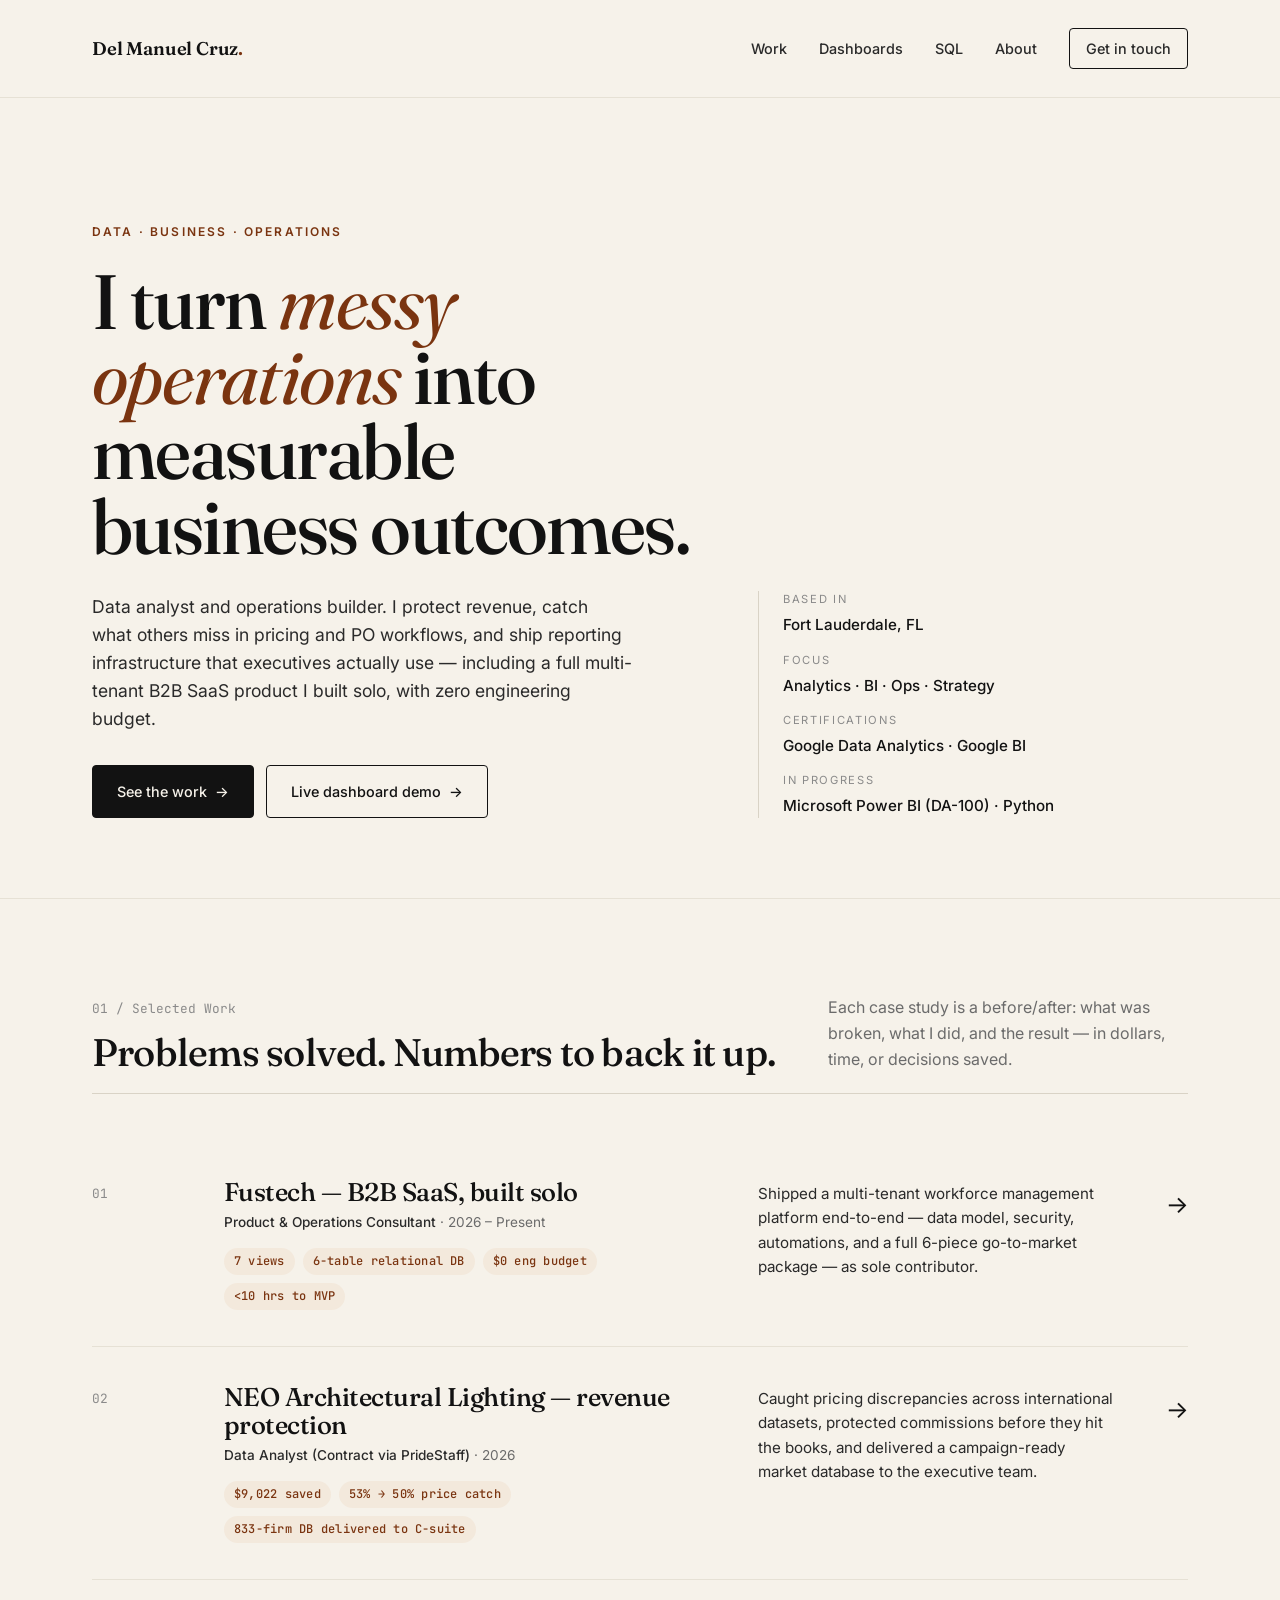
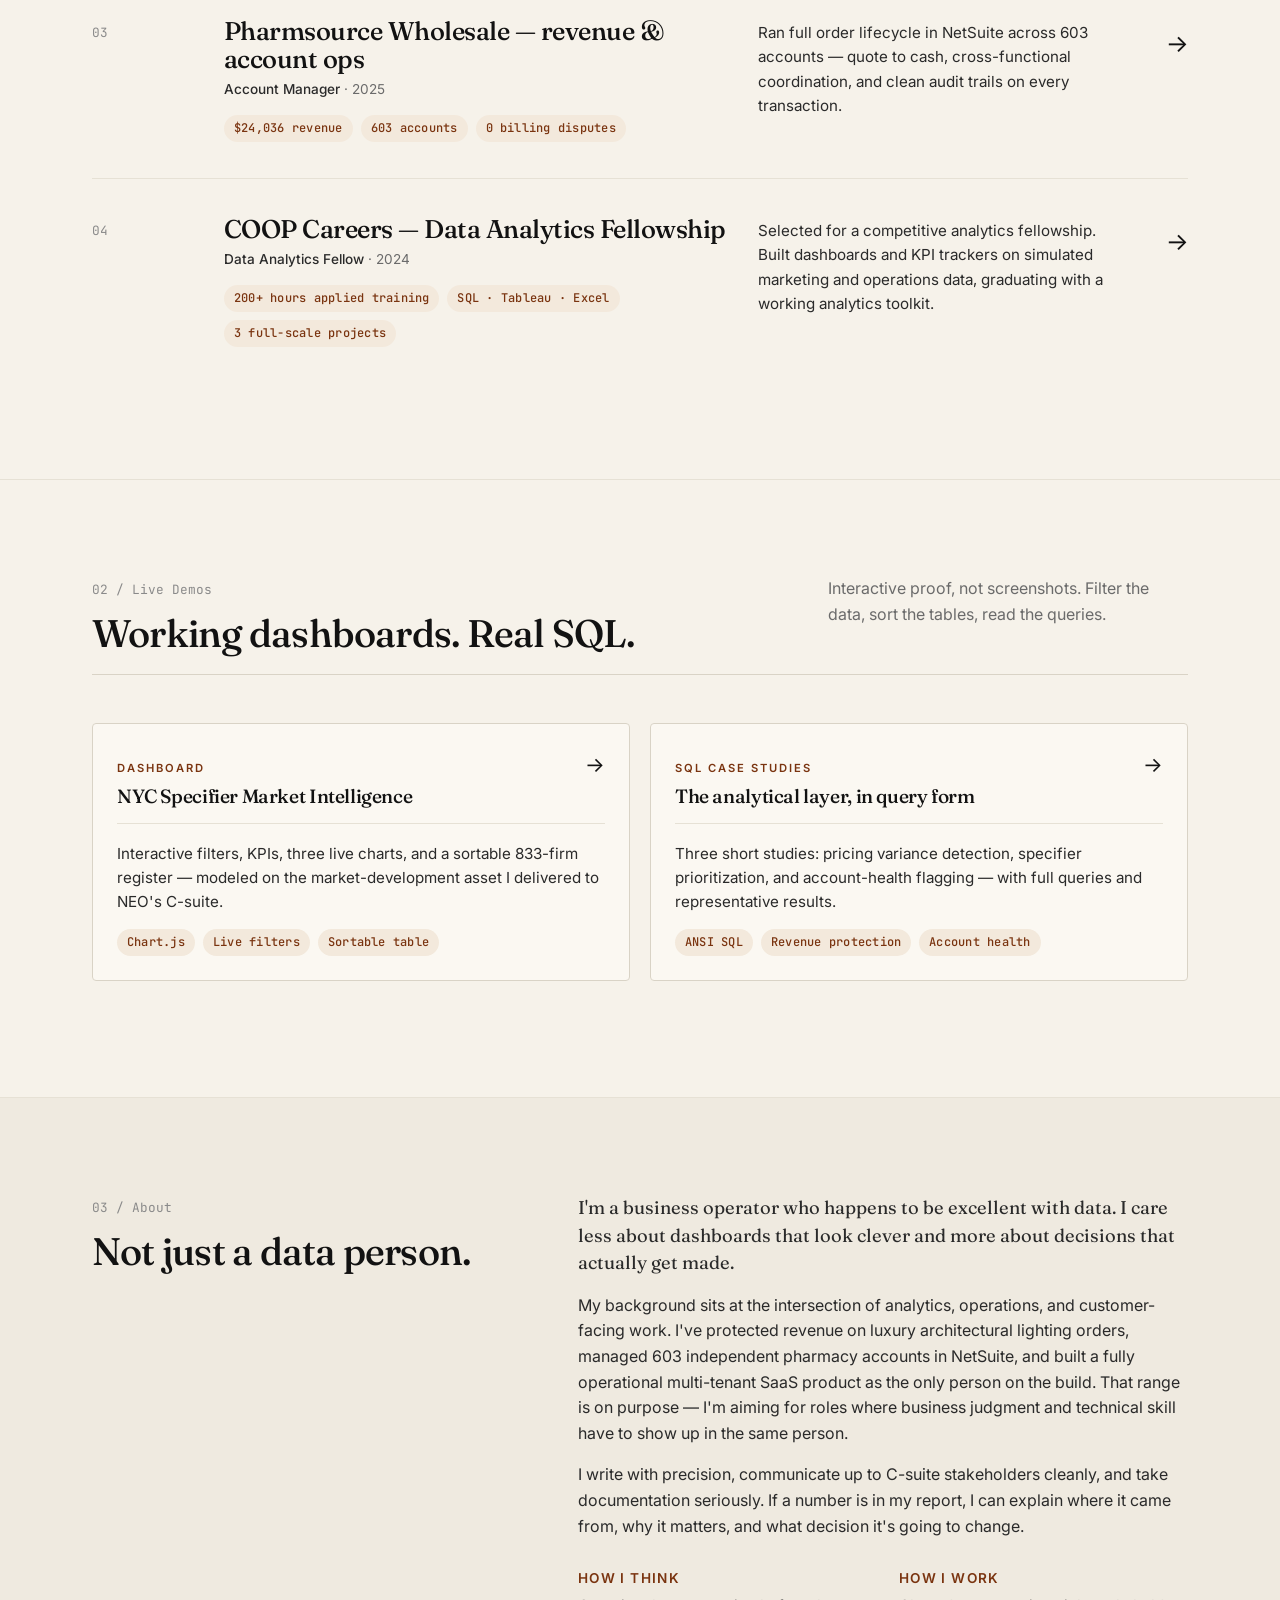
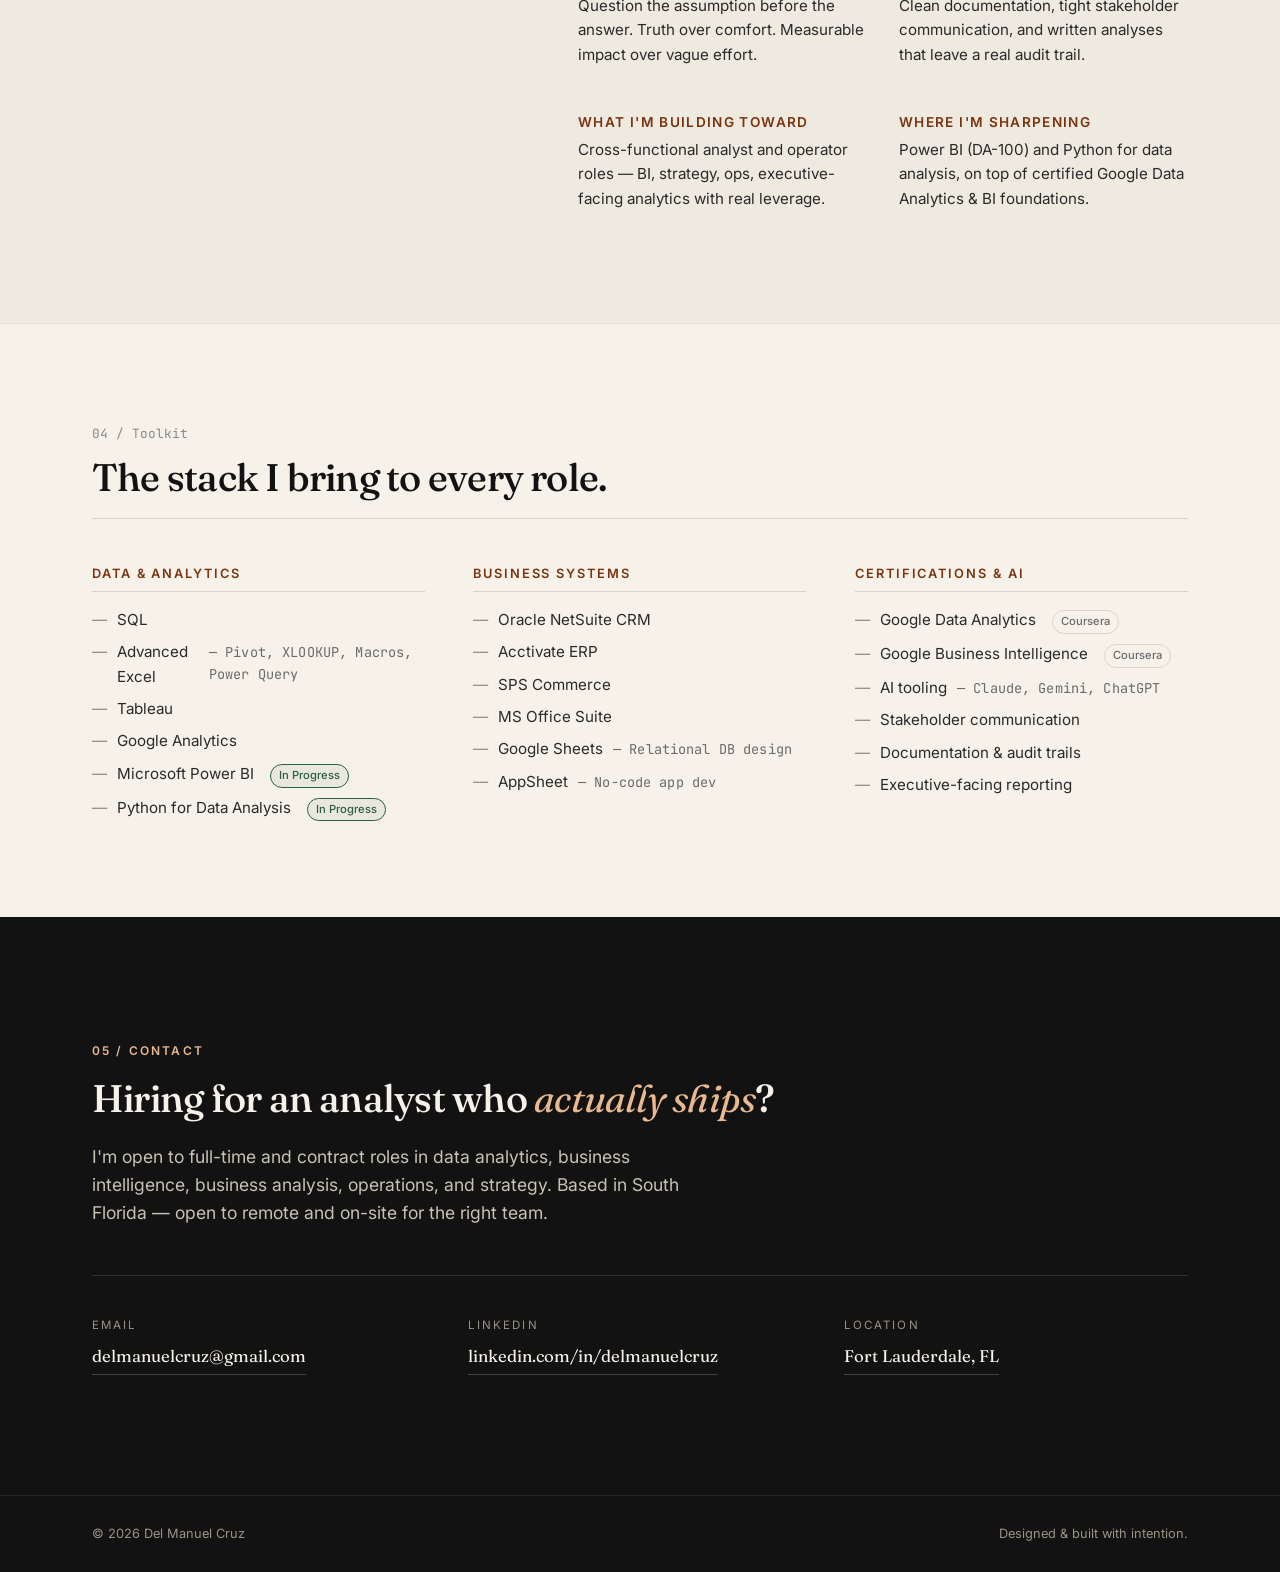
==== index.html @ 940a4b62 "Add files via upload Initial portfolio deploy" ====
<!DOCTYPE html>
<html lang="en">
<head>
  <meta charset="UTF-8" />
  <meta name="viewport" content="width=device-width, initial-scale=1.0" />
  <title>Del Manuel Cruz — Data, Business & Operations Analyst</title>
  <meta name="description" content="Del Manuel Cruz — Data, Business & Operations Analyst based in South Florida. I turn messy data, pricing, and operations problems into clean, measurable business outcomes." />
  <link rel="stylesheet" href="styles.css" />
</head>
<body>

  <!-- NAV -->
  <nav class="nav">
    <div class="container nav-inner">
      <a href="index.html" class="brand">Del Manuel Cruz<span class="dot">.</span></a>
      <div class="nav-links">
        <a href="#work">Work</a>
        <a href="dashboards.html">Dashboards</a>
        <a href="sql-projects.html">SQL</a>
        <a href="#about">About</a>
        <a href="#contact" class="nav-cta">Get in touch</a>
      </div>
    </div>
  </nav>

  <!-- HERO -->
  <header class="hero">
    <div class="container">
      <div class="hero-grid">
        <div class="fade">
          <span class="eyebrow">Data · Business · Operations</span>
          <h1 style="margin-top:20px;">
            I turn <em>messy operations</em> into measurable business outcomes.
          </h1>
          <p class="hero-sub">
            Data analyst and operations builder. I protect revenue, catch what others miss in pricing and PO workflows, and ship reporting infrastructure that executives actually use — including a full multi-tenant B2B SaaS product I built solo, with zero engineering budget.
          </p>
          <div class="btn-row">
            <a href="#work" class="btn btn-primary">See the work <span class="arrow">→</span></a>
            <a href="dashboards.html" class="btn btn-ghost">Live dashboard demo <span class="arrow">→</span></a>
          </div>
        </div>
        <aside class="hero-meta fade delay-1">
          <div class="hero-meta-item">
            <span class="hero-meta-label">Based in</span>
            <span class="hero-meta-value">Fort Lauderdale, FL</span>
          </div>
          <div class="hero-meta-item">
            <span class="hero-meta-label">Focus</span>
            <span class="hero-meta-value">Analytics · BI · Ops · Strategy</span>
          </div>
          <div class="hero-meta-item">
            <span class="hero-meta-label">Certifications</span>
            <span class="hero-meta-value">Google Data Analytics · Google BI</span>
          </div>
          <div class="hero-meta-item">
            <span class="hero-meta-label">In progress</span>
            <span class="hero-meta-value">Microsoft Power BI (DA-100) · Python</span>
          </div>
        </aside>
      </div>
    </div>
  </header>

  <!-- WORK -->
  <section id="work">
    <div class="container">
      <div class="section-head">
        <div>
          <span class="section-head-num">01 / Selected Work</span>
          <h2 style="margin-top:10px;">Problems solved. Numbers to back it up.</h2>
        </div>
        <p style="max-width:360px; color:var(--muted);">Each case study is a before/after: what was broken, what I did, and the result — in dollars, time, or decisions saved.</p>
      </div>

      <div class="work-list">

        <a href="fustech.html" class="work-card">
          <div class="work-num">01</div>
          <div class="work-title">
            <h3>Fustech — B2B SaaS, built solo</h3>
            <span class="work-role"><strong>Product &amp; Operations Consultant</strong> · 2026 – Present</span>
            <div class="chip-row">
              <span class="chip">7 views</span>
              <span class="chip">6-table relational DB</span>
              <span class="chip">$0 eng budget</span>
              <span class="chip">&lt;10 hrs to MVP</span>
            </div>
          </div>
          <div class="work-desc">
            Shipped a multi-tenant workforce management platform end-to-end — data model, security, automations, and a full 6-piece go-to-market package — as sole contributor.
          </div>
          <div class="work-arrow">→</div>
        </a>

        <a href="neo-lighting.html" class="work-card">
          <div class="work-num">02</div>
          <div class="work-title">
            <h3>NEO Architectural Lighting — revenue protection</h3>
            <span class="work-role"><strong>Data Analyst (Contract via PrideStaff)</strong> · 2026</span>
            <div class="chip-row">
              <span class="chip">$9,022 saved</span>
              <span class="chip">53% → 50% price catch</span>
              <span class="chip">833-firm DB delivered to C-suite</span>
            </div>
          </div>
          <div class="work-desc">
            Caught pricing discrepancies across international datasets, protected commissions before they hit the books, and delivered a campaign-ready market database to the executive team.
          </div>
          <div class="work-arrow">→</div>
        </a>

        <a href="pharmsource.html" class="work-card">
          <div class="work-num">03</div>
          <div class="work-title">
            <h3>Pharmsource Wholesale — revenue &amp; account ops</h3>
            <span class="work-role"><strong>Account Manager</strong> · 2025</span>
            <div class="chip-row">
              <span class="chip">$24,036 revenue</span>
              <span class="chip">603 accounts</span>
              <span class="chip">0 billing disputes</span>
            </div>
          </div>
          <div class="work-desc">
            Ran full order lifecycle in NetSuite across 603 accounts — quote to cash, cross-functional coordination, and clean audit trails on every transaction.
          </div>
          <div class="work-arrow">→</div>
        </a>

        <a href="coop.html" class="work-card">
          <div class="work-num">04</div>
          <div class="work-title">
            <h3>COOP Careers — Data Analytics Fellowship</h3>
            <span class="work-role"><strong>Data Analytics Fellow</strong> · 2024</span>
            <div class="chip-row">
              <span class="chip">200+ hours applied training</span>
              <span class="chip">SQL · Tableau · Excel</span>
              <span class="chip">3 full-scale projects</span>
            </div>
          </div>
          <div class="work-desc">
            Selected for a competitive analytics fellowship. Built dashboards and KPI trackers on simulated marketing and operations data, graduating with a working analytics toolkit.
          </div>
          <div class="work-arrow">→</div>
        </a>

      </div>
    </div>
  </section>

  <!-- LIVE DEMOS -->
  <section id="demos" style="border-top: 1px solid var(--line-soft);">
    <div class="container">
      <div class="section-head">
        <div>
          <span class="section-head-num">02 / Live Demos</span>
          <h2 style="margin-top:10px;">Working dashboards. Real SQL.</h2>
        </div>
        <p style="max-width:360px; color:var(--muted);">Interactive proof, not screenshots. Filter the data, sort the tables, read the queries.</p>
      </div>

      <div class="chart-grid" style="grid-template-columns: 1fr 1fr; gap:20px;">
        <a href="dashboards.html" class="chart-card" style="display:block; text-decoration:none; color:inherit; transition: transform 0.25s ease, border-color 0.25s ease;">
          <div class="chart-card-head">
            <div>
              <span class="eyebrow" style="font-size:0.7rem;">Dashboard</span>
              <h3 style="margin-top:6px;">NYC Specifier Market Intelligence</h3>
            </div>
            <span class="arrow" style="font-size:1.3rem;">→</span>
          </div>
          <p style="font-size:0.95rem; color:var(--ink-2); margin-bottom:14px;">
            Interactive filters, KPIs, three live charts, and a sortable 833-firm register — modeled on the market-development asset I delivered to NEO's C-suite.
          </p>
          <div class="chip-row">
            <span class="chip">Chart.js</span>
            <span class="chip">Live filters</span>
            <span class="chip">Sortable table</span>
          </div>
        </a>

        <a href="sql-projects.html" class="chart-card" style="display:block; text-decoration:none; color:inherit; transition: transform 0.25s ease, border-color 0.25s ease;">
          <div class="chart-card-head">
            <div>
              <span class="eyebrow" style="font-size:0.7rem;">SQL Case Studies</span>
              <h3 style="margin-top:6px;">The analytical layer, in query form</h3>
            </div>
            <span class="arrow" style="font-size:1.3rem;">→</span>
          </div>
          <p style="font-size:0.95rem; color:var(--ink-2); margin-bottom:14px;">
            Three short studies: pricing variance detection, specifier prioritization, and account-health flagging — with full queries and representative results.
          </p>
          <div class="chip-row">
            <span class="chip">ANSI SQL</span>
            <span class="chip">Revenue protection</span>
            <span class="chip">Account health</span>
          </div>
        </a>
      </div>
    </div>
  </section>

  <!-- ABOUT -->
  <section id="about" class="about">
    <div class="container">
      <div class="about-grid">
        <div>
          <span class="section-head-num">03 / About</span>
          <h2 style="margin-top:10px;">Not just a data person.</h2>
        </div>
        <div>
          <p class="about-lead">
            I'm a business operator who happens to be excellent with data. I care less about dashboards that look clever and more about decisions that actually get made.
          </p>
          <p>
            My background sits at the intersection of analytics, operations, and customer-facing work. I've protected revenue on luxury architectural lighting orders, managed 603 independent pharmacy accounts in NetSuite, and built a fully operational multi-tenant SaaS product as the only person on the build. That range is on purpose — I'm aiming for roles where business judgment and technical skill have to show up in the same person.
          </p>
          <p>
            I write with precision, communicate up to C-suite stakeholders cleanly, and take documentation seriously. If a number is in my report, I can explain where it came from, why it matters, and what decision it's going to change.
          </p>

          <div class="pillars">
            <div class="pillar">
              <h4>How I think</h4>
              <p>Question the assumption before the answer. Truth over comfort. Measurable impact over vague effort.</p>
            </div>
            <div class="pillar">
              <h4>How I work</h4>
              <p>Clean documentation, tight stakeholder communication, and written analyses that leave a real audit trail.</p>
            </div>
            <div class="pillar">
              <h4>What I'm building toward</h4>
              <p>Cross-functional analyst and operator roles — BI, strategy, ops, executive-facing analytics with real leverage.</p>
            </div>
            <div class="pillar">
              <h4>Where I'm sharpening</h4>
              <p>Power BI (DA-100) and Python for data analysis, on top of certified Google Data Analytics &amp; BI foundations.</p>
            </div>
          </div>
        </div>
      </div>
    </div>
  </section>

  <!-- SKILLS -->
  <section id="skills">
    <div class="container">
      <div class="section-head">
        <div>
          <span class="section-head-num">04 / Toolkit</span>
          <h2 style="margin-top:10px;">The stack I bring to every role.</h2>
        </div>
      </div>

      <div class="skills-grid">
        <div class="skill-col">
          <h4>Data &amp; Analytics</h4>
          <ul class="skill-list">
            <li>SQL</li>
            <li>Advanced Excel <span class="mono" style="color:var(--muted);">— Pivot, XLOOKUP, Macros, Power Query</span></li>
            <li>Tableau</li>
            <li>Google Analytics</li>
            <li>Microsoft Power BI <span class="badge badge-active">In Progress</span></li>
            <li>Python for Data Analysis <span class="badge badge-active">In Progress</span></li>
          </ul>
        </div>

        <div class="skill-col">
          <h4>Business Systems</h4>
          <ul class="skill-list">
            <li>Oracle NetSuite CRM</li>
            <li>Acctivate ERP</li>
            <li>SPS Commerce</li>
            <li>MS Office Suite</li>
            <li>Google Sheets <span class="mono" style="color:var(--muted);">— Relational DB design</span></li>
            <li>AppSheet <span class="mono" style="color:var(--muted);">— No-code app dev</span></li>
          </ul>
        </div>

        <div class="skill-col">
          <h4>Certifications &amp; AI</h4>
          <ul class="skill-list">
            <li>Google Data Analytics <span class="badge">Coursera</span></li>
            <li>Google Business Intelligence <span class="badge">Coursera</span></li>
            <li>AI tooling <span class="mono" style="color:var(--muted);">— Claude, Gemini, ChatGPT</span></li>
            <li>Stakeholder communication</li>
            <li>Documentation &amp; audit trails</li>
            <li>Executive-facing reporting</li>
          </ul>
        </div>
      </div>
    </div>
  </section>

  <!-- CONTACT -->
  <section id="contact" class="contact">
    <div class="container">
      <span class="eyebrow" style="color:#E8B88E;">05 / Contact</span>
      <h2 style="margin-top:14px;">Hiring for an analyst who <em>actually ships</em>?</h2>
      <p class="contact-lead">
        I'm open to full-time and contract roles in data analytics, business intelligence, business analysis, operations, and strategy. Based in South Florida — open to remote and on-site for the right team.
      </p>
      <div class="contact-grid">
        <div class="contact-item">
          <div class="contact-item-label">Email</div>
          <a href="mailto:delmanuelcruz@gmail.com">delmanuelcruz@gmail.com</a>
        </div>
        <div class="contact-item">
          <div class="contact-item-label">LinkedIn</div>
          <a href="https://linkedin.com/in/delmanuelcruz" target="_blank" rel="noopener">linkedin.com/in/delmanuelcruz</a>
        </div>
        <div class="contact-item">
          <div class="contact-item-label">Location</div>
          <span>Fort Lauderdale, FL</span>
        </div>
      </div>
    </div>
  </section>

  <footer>
    <div class="container">
      <span>© 2026 Del Manuel Cruz</span>
      <span>Designed &amp; built with intention.</span>
    </div>
  </footer>

  <script src="interactions.js"></script>
</body>
</html>
---- styles.css ----
/* =========================================================
   Del Manuel Cruz — Portfolio
   Executive / Consulting aesthetic
   ========================================================= */

@import url('https://fonts.googleapis.com/css2?family=Fraunces:opsz,wght@9..144,300;9..144,400;9..144,500;9..144,600;9..144,700&family=Inter:wght@300;400;500;600;700&family=JetBrains+Mono:wght@400;500&display=swap');

:root {
  --bg: #F6F2EA;
  --bg-alt: #EFEAE0;
  --bg-card: #FBF8F2;
  --ink: #121212;
  --ink-2: #2A2A2A;
  --muted: #6B6B6B;
  --muted-2: #8A8A8A;
  --line: #D9D3C6;
  --line-soft: #E6E1D5;
  --accent: #7A3410;        /* deep rust */
  --accent-2: #1E2A44;      /* deep navy */
  --accent-soft: #F3E9DC;
  --success: #2C5E3F;
  --radius: 4px;
  --maxw: 1160px;
  --shadow-sm: 0 1px 2px rgba(18,18,18,0.04);
  --shadow-md: 0 4px 20px rgba(18,18,18,0.06);
}

* { box-sizing: border-box; margin: 0; padding: 0; }

html { scroll-behavior: smooth; }

body {
  background: var(--bg);
  color: var(--ink);
  font-family: 'Inter', -apple-system, BlinkMacSystemFont, sans-serif;
  font-size: 16px;
  line-height: 1.6;
  -webkit-font-smoothing: antialiased;
  -moz-osx-font-smoothing: grayscale;
}

/* ---------- Typography ---------- */
h1, h2, h3, h4 {
  font-family: 'Fraunces', Georgia, serif;
  font-weight: 500;
  color: var(--ink);
  letter-spacing: -0.02em;
  line-height: 1.1;
}
h1 { font-size: clamp(2.4rem, 5vw, 4.2rem); font-weight: 500; }
h2 { font-size: clamp(1.8rem, 3vw, 2.6rem); font-weight: 500; }
h3 { font-size: clamp(1.2rem, 2vw, 1.5rem); font-weight: 500; }
h4 { font-size: 1.05rem; font-weight: 600; font-family: 'Inter', sans-serif; letter-spacing: 0; }

p { color: var(--ink-2); }

a {
  color: var(--ink);
  text-decoration: none;
  transition: color 0.2s ease, border-color 0.2s ease;
}
a:hover { color: var(--accent); }

.eyebrow {
  font-family: 'Inter', sans-serif;
  font-size: 0.75rem;
  font-weight: 600;
  text-transform: uppercase;
  letter-spacing: 0.18em;
  color: var(--accent);
  display: inline-block;
}

.mono {
  font-family: 'JetBrains Mono', ui-monospace, monospace;
  font-size: 0.85rem;
  letter-spacing: 0.01em;
}

/* ---------- Layout ---------- */
.container {
  max-width: var(--maxw);
  margin: 0 auto;
  padding: 0 32px;
}

@media (max-width: 640px) {
  .container { padding: 0 20px; }
}

section { padding: 96px 0; }
@media (max-width: 768px) { section { padding: 64px 0; } }

.divider {
  height: 1px;
  background: var(--line);
  border: none;
  margin: 0;
}

/* ---------- Nav ---------- */
.nav {
  padding: 28px 0;
  border-bottom: 1px solid var(--line-soft);
  background: var(--bg);
  position: sticky;
  top: 0;
  z-index: 50;
  backdrop-filter: saturate(140%) blur(8px);
}
.nav-inner {
  display: flex;
  justify-content: space-between;
  align-items: center;
}
.brand {
  font-family: 'Fraunces', serif;
  font-size: 1.15rem;
  font-weight: 600;
  letter-spacing: -0.01em;
  color: var(--ink);
}
.brand .dot { color: var(--accent); }
.nav-links { display: flex; gap: 32px; align-items: center; }
.nav-links a {
  font-size: 0.9rem;
  font-weight: 500;
  color: var(--ink-2);
  position: relative;
}
.nav-links a:hover { color: var(--accent); }
.nav-cta {
  padding: 8px 16px;
  border: 1px solid var(--ink);
  border-radius: var(--radius);
  font-size: 0.85rem;
}
.nav-cta:hover {
  background: var(--ink);
  color: var(--bg) !important;
}

@media (max-width: 640px) {
  .nav-links { gap: 18px; }
  .nav-links a:not(.nav-cta) { display: none; }
}

/* ---------- Hero ---------- */
.hero {
  padding: 120px 0 80px;
  border-bottom: 1px solid var(--line-soft);
}
.hero-grid {
  display: grid;
  grid-template-columns: 1.4fr 1fr;
  gap: 64px;
  align-items: end;
}
@media (max-width: 900px) {
  .hero-grid { grid-template-columns: 1fr; gap: 32px; }
}
.hero h1 {
  font-size: clamp(2.8rem, 6vw, 5rem);
  line-height: 0.98;
  margin-bottom: 28px;
}
.hero h1 em {
  font-style: italic;
  color: var(--accent);
  font-weight: 400;
}
.hero-sub {
  font-size: 1.1rem;
  color: var(--ink-2);
  max-width: 540px;
  margin-bottom: 32px;
}
.hero-meta {
  display: flex;
  flex-direction: column;
  gap: 14px;
  padding-left: 24px;
  border-left: 1px solid var(--line);
}
.hero-meta-item {
  display: flex;
  flex-direction: column;
}
.hero-meta-label {
  font-size: 0.7rem;
  text-transform: uppercase;
  letter-spacing: 0.15em;
  color: var(--muted-2);
  margin-bottom: 4px;
}
.hero-meta-value {
  font-size: 0.95rem;
  color: var(--ink);
  font-weight: 500;
}

/* ---------- Buttons ---------- */
.btn {
  display: inline-flex;
  align-items: center;
  gap: 8px;
  padding: 14px 24px;
  font-size: 0.9rem;
  font-weight: 500;
  border-radius: var(--radius);
  transition: all 0.2s ease;
  cursor: pointer;
  border: 1px solid var(--ink);
}
.btn-primary {
  background: var(--ink);
  color: var(--bg);
}
.btn-primary:hover {
  background: var(--accent);
  border-color: var(--accent);
  color: #fff;
}
.btn-ghost {
  background: transparent;
  color: var(--ink);
}
.btn-ghost:hover {
  background: var(--ink);
  color: var(--bg);
}
.btn-row { display: flex; gap: 12px; flex-wrap: wrap; }

.arrow { transition: transform 0.2s ease; }
a:hover .arrow, .btn:hover .arrow { transform: translateX(3px); }

/* ---------- Section header ---------- */
.section-head {
  display: flex;
  justify-content: space-between;
  align-items: baseline;
  margin-bottom: 48px;
  padding-bottom: 20px;
  border-bottom: 1px solid var(--line);
  gap: 32px;
  flex-wrap: wrap;
}
.section-head h2 { max-width: 720px; }
.section-head-num {
  font-family: 'JetBrains Mono', monospace;
  font-size: 0.8rem;
  color: var(--muted-2);
}

/* ---------- Work cards ---------- */
.work-list {
  display: flex;
  flex-direction: column;
}
.work-card {
  display: grid;
  grid-template-columns: 100px 1.4fr 1fr 40px;
  gap: 32px;
  align-items: start;
  padding: 36px 0;
  border-bottom: 1px solid var(--line-soft);
  transition: padding 0.25s ease;
}
.work-card:hover { padding-left: 8px; }
.work-card:last-child { border-bottom: none; }
.work-num {
  font-family: 'JetBrains Mono', monospace;
  font-size: 0.8rem;
  color: var(--muted-2);
  padding-top: 6px;
}
.work-title h3 {
  font-family: 'Fraunces', serif;
  font-size: 1.6rem;
  margin-bottom: 6px;
}
.work-title .work-role {
  font-size: 0.85rem;
  color: var(--muted);
  display: block;
}
.work-title .work-role strong { color: var(--ink-2); font-weight: 500; }
.work-desc { color: var(--ink-2); font-size: 0.95rem; padding-top: 4px; }
.work-arrow {
  display: flex;
  justify-content: flex-end;
  padding-top: 8px;
  font-size: 1.5rem;
  color: var(--ink);
  transition: transform 0.25s ease;
}
.work-card:hover .work-arrow { transform: translateX(6px); color: var(--accent); }

@media (max-width: 820px) {
  .work-card { grid-template-columns: 1fr; gap: 12px; padding: 28px 0; }
  .work-arrow { justify-content: flex-start; padding-top: 0; }
  .work-num { padding-top: 0; }
}

/* ---------- Metric chips ---------- */
.chip-row {
  display: flex;
  gap: 8px;
  flex-wrap: wrap;
  margin-top: 14px;
}
.chip {
  font-family: 'JetBrains Mono', monospace;
  font-size: 0.75rem;
  padding: 4px 10px;
  background: var(--accent-soft);
  color: var(--accent);
  border-radius: 20px;
  font-weight: 500;
  letter-spacing: 0.02em;
}

/* ---------- About ---------- */
.about {
  background: var(--bg-alt);
  border-top: 1px solid var(--line-soft);
  border-bottom: 1px solid var(--line-soft);
}
.about-grid {
  display: grid;
  grid-template-columns: 1fr 1.5fr;
  gap: 80px;
}
@media (max-width: 860px) {
  .about-grid { grid-template-columns: 1fr; gap: 32px; }
}
.about h2 { margin-bottom: 16px; }
.about-lead {
  font-size: 1.15rem;
  color: var(--ink-2);
  margin-bottom: 24px;
  font-family: 'Fraunces', serif;
  font-weight: 400;
  line-height: 1.5;
}
.about p { margin-bottom: 16px; }

.pillars {
  display: grid;
  grid-template-columns: 1fr 1fr;
  gap: 32px;
  margin-top: 32px;
}
@media (max-width: 640px) { .pillars { grid-template-columns: 1fr; gap: 20px; } }
.pillar h4 {
  font-size: 0.85rem;
  text-transform: uppercase;
  letter-spacing: 0.1em;
  color: var(--accent);
  margin-bottom: 8px;
}
.pillar p { font-size: 0.95rem; }

/* ---------- Skills grid ---------- */
.skills-grid {
  display: grid;
  grid-template-columns: repeat(3, 1fr);
  gap: 48px;
}
@media (max-width: 820px) { .skills-grid { grid-template-columns: 1fr; gap: 32px; } }
.skill-col h4 {
  font-size: 0.8rem;
  text-transform: uppercase;
  letter-spacing: 0.15em;
  color: var(--accent);
  margin-bottom: 16px;
  padding-bottom: 10px;
  border-bottom: 1px solid var(--line);
}
.skill-list {
  list-style: none;
  display: flex;
  flex-direction: column;
  gap: 8px;
}
.skill-list li {
  font-size: 0.95rem;
  color: var(--ink-2);
  display: flex;
  align-items: baseline;
  gap: 10px;
}
.skill-list li::before {
  content: "—";
  color: var(--muted-2);
}
.badge {
  display: inline-block;
  font-size: 0.7rem;
  padding: 2px 8px;
  background: var(--bg);
  border: 1px solid var(--line);
  border-radius: 12px;
  margin-left: 6px;
  color: var(--muted);
  font-weight: 500;
}
.badge-active {
  color: var(--success);
  border-color: var(--success);
  background: rgba(44,94,63,0.06);
}

/* ---------- Contact ---------- */
.contact {
  background: var(--ink);
  color: var(--bg);
  padding: 120px 0;
}
.contact h2 { color: var(--bg); margin-bottom: 24px; max-width: 800px; }
.contact h2 em { color: #E8B88E; font-style: italic; font-weight: 400; }
.contact-lead {
  font-size: 1.1rem;
  color: #C8C2B4;
  max-width: 640px;
  margin-bottom: 48px;
}
.contact-grid {
  display: grid;
  grid-template-columns: repeat(3, 1fr);
  gap: 32px;
  border-top: 1px solid rgba(255,255,255,0.12);
  padding-top: 40px;
}
@media (max-width: 720px) { .contact-grid { grid-template-columns: 1fr; gap: 20px; } }
.contact-item-label {
  font-size: 0.72rem;
  text-transform: uppercase;
  letter-spacing: 0.18em;
  color: #9A9284;
  margin-bottom: 8px;
}
.contact-item a, .contact-item span {
  color: var(--bg);
  font-size: 1.05rem;
  font-family: 'Fraunces', serif;
  border-bottom: 1px solid rgba(255,255,255,0.2);
  padding-bottom: 4px;
  display: inline-block;
}
.contact-item a:hover {
  color: #E8B88E;
  border-bottom-color: #E8B88E;
}

/* ---------- Footer ---------- */
footer {
  background: var(--ink);
  color: #9A9284;
  padding: 28px 0;
  font-size: 0.8rem;
  border-top: 1px solid rgba(255,255,255,0.08);
}
footer .container {
  display: flex;
  justify-content: space-between;
  flex-wrap: wrap;
  gap: 12px;
}

/* ==========================================================
   CASE STUDY PAGES
   ========================================================== */
.case-nav {
  padding: 24px 0;
  border-bottom: 1px solid var(--line-soft);
}
.case-back {
  font-size: 0.85rem;
  color: var(--muted);
  font-weight: 500;
}
.case-back:hover { color: var(--accent); }

.case-hero {
  padding: 80px 0 64px;
  border-bottom: 1px solid var(--line);
}
.case-meta-row {
  display: flex;
  gap: 32px;
  flex-wrap: wrap;
  margin-bottom: 32px;
  font-size: 0.85rem;
  color: var(--muted);
}
.case-meta-row span strong {
  color: var(--ink-2);
  font-weight: 500;
  margin-right: 6px;
}
.case-hero h1 {
  font-size: clamp(2.2rem, 5vw, 3.8rem);
  line-height: 1.04;
  max-width: 920px;
  margin-bottom: 24px;
}
.case-tagline {
  font-size: 1.15rem;
  color: var(--ink-2);
  max-width: 720px;
  font-family: 'Fraunces', serif;
  font-weight: 300;
  font-style: italic;
  line-height: 1.5;
}

/* ---- Metric bar ---- */
.metric-bar {
  display: grid;
  grid-template-columns: repeat(4, 1fr);
  border-top: 1px solid var(--line);
  border-bottom: 1px solid var(--line);
}
@media (max-width: 760px) {
  .metric-bar { grid-template-columns: repeat(2, 1fr); }
}
.metric {
  padding: 32px 24px;
  border-right: 1px solid var(--line);
  background: var(--bg-card);
}
.metric:last-child { border-right: none; }
@media (max-width: 760px) {
  .metric:nth-child(2) { border-right: none; }
  .metric:nth-child(odd) { border-right: 1px solid var(--line); }
  .metric:nth-child(1), .metric:nth-child(2) { border-bottom: 1px solid var(--line); }
}
.metric-value {
  font-family: 'Fraunces', serif;
  font-size: 2.2rem;
  font-weight: 500;
  color: var(--accent);
  letter-spacing: -0.02em;
  line-height: 1;
  margin-bottom: 8px;
}
.metric-label {
  font-size: 0.78rem;
  color: var(--muted);
  text-transform: uppercase;
  letter-spacing: 0.12em;
}

/* ---- Case content ---- */
.case-body {
  padding: 80px 0;
}
.case-grid {
  display: grid;
  grid-template-columns: 200px 1fr;
  gap: 64px;
}
@media (max-width: 820px) {
  .case-grid { grid-template-columns: 1fr; gap: 12px; }
}
.case-label {
  font-family: 'JetBrains Mono', monospace;
  font-size: 0.75rem;
  text-transform: uppercase;
  letter-spacing: 0.15em;
  color: var(--muted-2);
  padding-top: 6px;
}
.case-block { margin-bottom: 72px; }
.case-block:last-child { margin-bottom: 0; }
.case-block h2 {
  margin-bottom: 20px;
  max-width: 720px;
}
.case-block p {
  font-size: 1.02rem;
  margin-bottom: 16px;
  max-width: 720px;
  line-height: 1.7;
}
.case-block ul {
  list-style: none;
  margin-top: 8px;
}
.case-block ul li {
  padding: 16px 0;
  border-bottom: 1px solid var(--line-soft);
  display: grid;
  grid-template-columns: 24px 1fr;
  gap: 14px;
  font-size: 0.98rem;
  color: var(--ink-2);
  line-height: 1.6;
}
.case-block ul li::before {
  content: "→";
  color: var(--accent);
  font-weight: 500;
  padding-top: 1px;
}
.case-block ul li strong {
  color: var(--ink);
  font-weight: 600;
}

.pull-quote {
  font-family: 'Fraunces', serif;
  font-size: 1.45rem;
  line-height: 1.35;
  font-weight: 400;
  color: var(--ink);
  padding: 32px 0 32px 28px;
  border-left: 3px solid var(--accent);
  margin: 32px 0;
  font-style: italic;
  max-width: 760px;
}

/* ---- Next case ---- */
.next-case {
  background: var(--bg-alt);
  padding: 64px 0;
  border-top: 1px solid var(--line);
}
.next-case-inner {
  display: flex;
  justify-content: space-between;
  align-items: center;
  flex-wrap: wrap;
  gap: 16px;
}
.next-case-label {
  font-size: 0.75rem;
  text-transform: uppercase;
  letter-spacing: 0.18em;
  color: var(--muted);
  margin-bottom: 8px;
}
.next-case-title {
  font-family: 'Fraunces', serif;
  font-size: 1.8rem;
  color: var(--ink);
}
.next-case a:hover .next-case-title { color: var(--accent); }
.next-case .arrow { font-size: 1.4rem; }

/* ---- Stack list ---- */
.stack-list {
  display: flex;
  flex-wrap: wrap;
  gap: 8px;
  margin-top: 16px;
}
.stack-tag {
  font-family: 'JetBrains Mono', monospace;
  font-size: 0.78rem;
  padding: 5px 10px;
  border: 1px solid var(--line);
  border-radius: var(--radius);
  background: var(--bg);
  color: var(--ink-2);
}

/* ---- Subtle fade in ---- */
@keyframes fadeIn {
  from { opacity: 0; transform: translateY(8px); }
  to { opacity: 1; transform: translateY(0); }
}
.fade { animation: fadeIn 0.6s ease both; }
.fade.delay-1 { animation-delay: 0.08s; }
.fade.delay-2 { animation-delay: 0.16s; }
.fade.delay-3 { animation-delay: 0.24s; }

/* ==========================================================
   INTERACTIVITY — scroll reveals, nav states
   ========================================================== */
.reveal {
  opacity: 0;
  transform: translateY(24px);
  transition: opacity 0.8s ease, transform 0.8s cubic-bezier(0.2, 0.8, 0.2, 1);
  will-change: opacity, transform;
}
.reveal.is-visible {
  opacity: 1;
  transform: translateY(0);
}

.nav { transition: box-shadow 0.25s ease, background 0.25s ease; }
.nav.scrolled {
  box-shadow: 0 1px 0 rgba(18,18,18,0.06), 0 6px 24px rgba(18,18,18,0.04);
  background: rgba(246, 242, 234, 0.92);
}

[data-rotate] {
  transition: opacity 0.26s ease;
  display: inline-block;
}

/* ==========================================================
   DASHBOARD PAGE
   ========================================================== */
.dash-hero {
  padding: 80px 0 40px;
  border-bottom: 1px solid var(--line);
}
.dash-hero h1 {
  font-size: clamp(2.2rem, 5vw, 3.6rem);
  line-height: 1.04;
  max-width: 920px;
  margin: 18px 0 20px;
}
.dash-hero p {
  font-size: 1.1rem;
  color: var(--ink-2);
  max-width: 680px;
}

/* --- Filter bar --- */
.filter-bar {
  background: var(--bg-card);
  border-bottom: 1px solid var(--line);
  padding: 20px 0;
  position: sticky;
  top: 78px;
  z-index: 20;
}
.filter-row {
  display: flex;
  gap: 12px;
  align-items: center;
  flex-wrap: wrap;
}
.filter-label {
  font-family: 'JetBrains Mono', monospace;
  font-size: 0.75rem;
  text-transform: uppercase;
  letter-spacing: 0.15em;
  color: var(--muted);
  margin-right: 8px;
}
.filter-pill {
  padding: 7px 14px;
  font-size: 0.82rem;
  font-weight: 500;
  border: 1px solid var(--line);
  background: var(--bg);
  color: var(--ink-2);
  border-radius: 20px;
  cursor: pointer;
  transition: all 0.2s ease;
  font-family: 'Inter', sans-serif;
}
.filter-pill:hover {
  border-color: var(--ink-2);
  color: var(--ink);
}
.filter-pill.active {
  background: var(--ink);
  color: var(--bg);
  border-color: var(--ink);
}

/* --- KPI tiles --- */
.kpi-grid {
  display: grid;
  grid-template-columns: repeat(4, 1fr);
  gap: 16px;
  padding: 40px 0;
}
@media (max-width: 760px) {
  .kpi-grid { grid-template-columns: repeat(2, 1fr); }
}
.kpi-tile {
  background: var(--bg-card);
  border: 1px solid var(--line);
  border-radius: var(--radius);
  padding: 24px;
  transition: transform 0.25s ease, border-color 0.25s ease, box-shadow 0.25s ease;
}
.kpi-tile:hover {
  border-color: var(--accent);
  transform: translateY(-2px);
  box-shadow: var(--shadow-md);
}
.kpi-label {
  font-size: 0.72rem;
  text-transform: uppercase;
  letter-spacing: 0.15em;
  color: var(--muted);
  margin-bottom: 12px;
}
.kpi-value {
  font-family: 'Fraunces', serif;
  font-size: 2.2rem;
  font-weight: 500;
  color: var(--ink);
  line-height: 1;
  margin-bottom: 8px;
  letter-spacing: -0.02em;
}
.kpi-delta {
  font-family: 'JetBrains Mono', monospace;
  font-size: 0.75rem;
  color: var(--success);
}
.kpi-delta.neg { color: var(--accent); }

/* --- Chart cards --- */
.chart-grid {
  display: grid;
  grid-template-columns: 1.4fr 1fr;
  gap: 20px;
  margin-bottom: 20px;
}
@media (max-width: 880px) {
  .chart-grid { grid-template-columns: 1fr; }
}
.chart-card {
  background: var(--bg-card);
  border: 1px solid var(--line);
  border-radius: var(--radius);
  padding: 24px;
}
.chart-card-head {
  display: flex;
  justify-content: space-between;
  align-items: baseline;
  margin-bottom: 18px;
  padding-bottom: 16px;
  border-bottom: 1px solid var(--line-soft);
  gap: 16px;
  flex-wrap: wrap;
}
.chart-card-head h3 {
  font-family: 'Fraunces', serif;
  font-size: 1.2rem;
}
.chart-card-head .sub {
  font-size: 0.8rem;
  color: var(--muted);
}
.chart-wrap {
  position: relative;
  height: 320px;
}
.chart-wrap.tall { height: 380px; }

/* --- Data table --- */
.table-card {
  background: var(--bg-card);
  border: 1px solid var(--line);
  border-radius: var(--radius);
  padding: 24px;
  margin-top: 20px;
  margin-bottom: 40px;
}
.data-table {
  width: 100%;
  border-collapse: collapse;
  font-size: 0.88rem;
}
.data-table thead th {
  text-align: left;
  font-size: 0.7rem;
  font-weight: 600;
  text-transform: uppercase;
  letter-spacing: 0.12em;
  color: var(--muted);
  padding: 12px 14px;
  border-bottom: 1px solid var(--line);
  cursor: pointer;
  user-select: none;
  white-space: nowrap;
}
.data-table thead th:hover { color: var(--ink); }
.data-table thead th.sorted::after {
  content: " ▾";
  color: var(--accent);
  font-size: 0.7rem;
}
.data-table thead th.sorted.asc::after { content: " ▴"; }
.data-table tbody tr {
  transition: background 0.15s ease;
}
.data-table tbody tr:hover { background: var(--accent-soft); }
.data-table tbody td {
  padding: 12px 14px;
  border-bottom: 1px solid var(--line-soft);
  color: var(--ink-2);
}
.data-table tbody td.num {
  font-family: 'JetBrains Mono', monospace;
  font-size: 0.82rem;
  color: var(--ink);
  text-align: right;
}
.data-table tbody td .dot-ind {
  display: inline-block;
  width: 8px; height: 8px;
  border-radius: 50%;
  background: var(--success);
  margin-right: 8px;
  vertical-align: middle;
}
.data-table tbody td .dot-ind.low { background: var(--accent); }
.data-table tbody td .dot-ind.mid { background: #C19A4B; }

/* ==========================================================
   SQL PROJECTS PAGE
   ========================================================== */
.sql-card {
  background: var(--bg-card);
  border: 1px solid var(--line);
  border-radius: var(--radius);
  padding: 36px;
  margin-bottom: 40px;
  display: grid;
  grid-template-columns: 1fr 1.2fr;
  gap: 40px;
}
@media (max-width: 860px) {
  .sql-card { grid-template-columns: 1fr; gap: 24px; padding: 24px; }
}
.sql-meta h3 {
  font-family: 'Fraunces', serif;
  font-size: 1.5rem;
  margin-bottom: 12px;
}
.sql-meta p {
  font-size: 0.98rem;
  margin-bottom: 12px;
  color: var(--ink-2);
}
.sql-insight {
  background: var(--accent-soft);
  border-left: 3px solid var(--accent);
  padding: 14px 18px;
  margin-top: 16px;
  border-radius: 0 var(--radius) var(--radius) 0;
  font-family: 'Fraunces', serif;
  font-size: 1rem;
  font-style: italic;
  color: var(--ink);
  line-height: 1.5;
}
.sql-code {
  background: #1C1C1C;
  color: #E6E1D5;
  padding: 20px 22px;
  border-radius: var(--radius);
  font-family: 'JetBrains Mono', ui-monospace, monospace;
  font-size: 0.82rem;
  line-height: 1.65;
  overflow-x: auto;
  white-space: pre;
}
.sql-code .k { color: #E8B88E; font-weight: 500; }    /* keyword */
.sql-code .s { color: #A7C98C; }                       /* string  */
.sql-code .n { color: #E6E1D5; }                       /* num/ident */
.sql-code .c { color: #7E7768; font-style: italic; }   /* comment */
.sql-code .f { color: #D4A373; }                       /* function */

.sql-result {
  margin-top: 16px;
  font-family: 'JetBrains Mono', monospace;
  font-size: 0.78rem;
  background: var(--bg);
  border: 1px solid var(--line);
  border-radius: var(--radius);
  padding: 14px;
  color: var(--ink-2);
  white-space: pre;
  overflow-x: auto;
}
.sql-result .hdr { color: var(--muted); font-size: 0.7rem; letter-spacing: 0.1em; text-transform: uppercase; display: block; margin-bottom: 6px; }

/* ==========================================================
   MISC utility
   ========================================================== */
.mini-cta {
  display: inline-flex;
  align-items: center;
  gap: 6px;
  font-size: 0.88rem;
  font-weight: 500;
  color: var(--accent);
  border-bottom: 1px solid transparent;
  transition: border-color 0.2s ease;
}
.mini-cta:hover { border-bottom-color: var(--accent); color: var(--accent); }

.lede {
  font-family: 'Fraunces', serif;
  font-size: 1.15rem;
  line-height: 1.5;
  color: var(--ink-2);
  max-width: 720px;
  font-weight: 300;
}
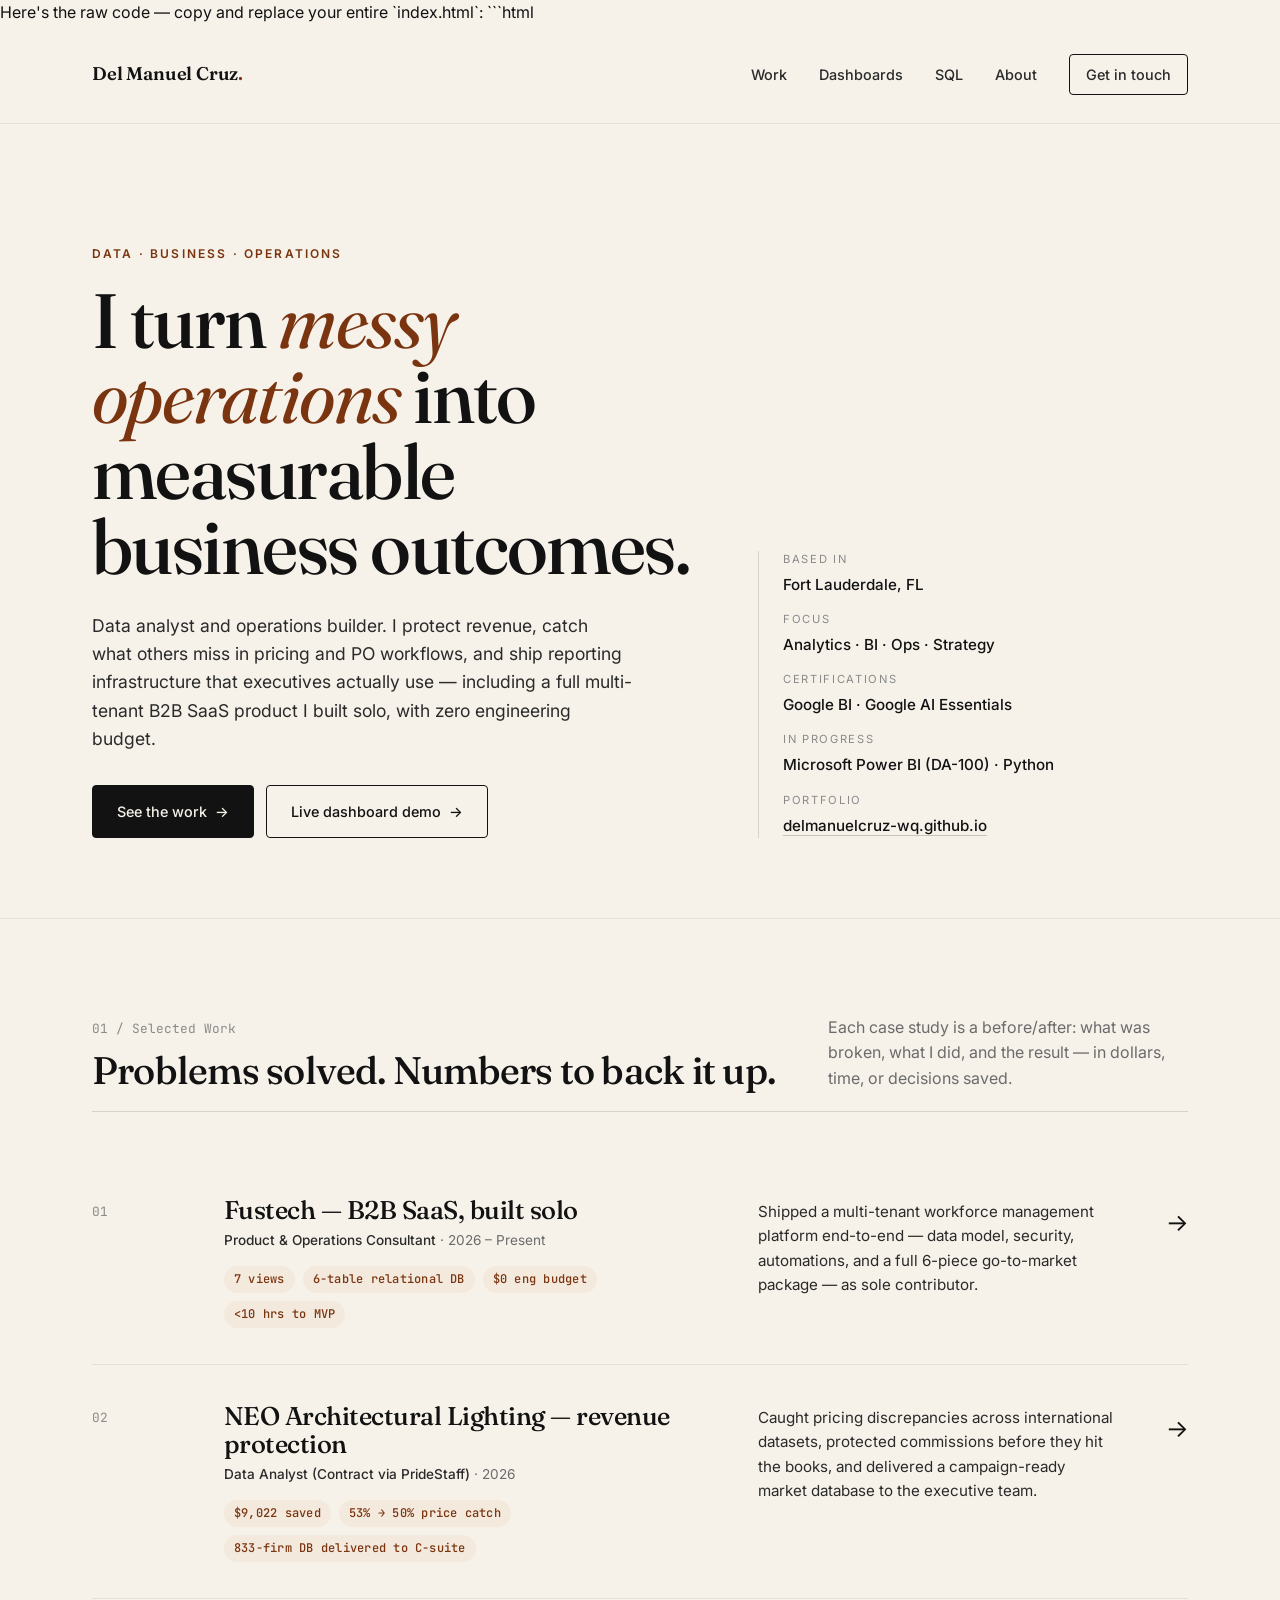
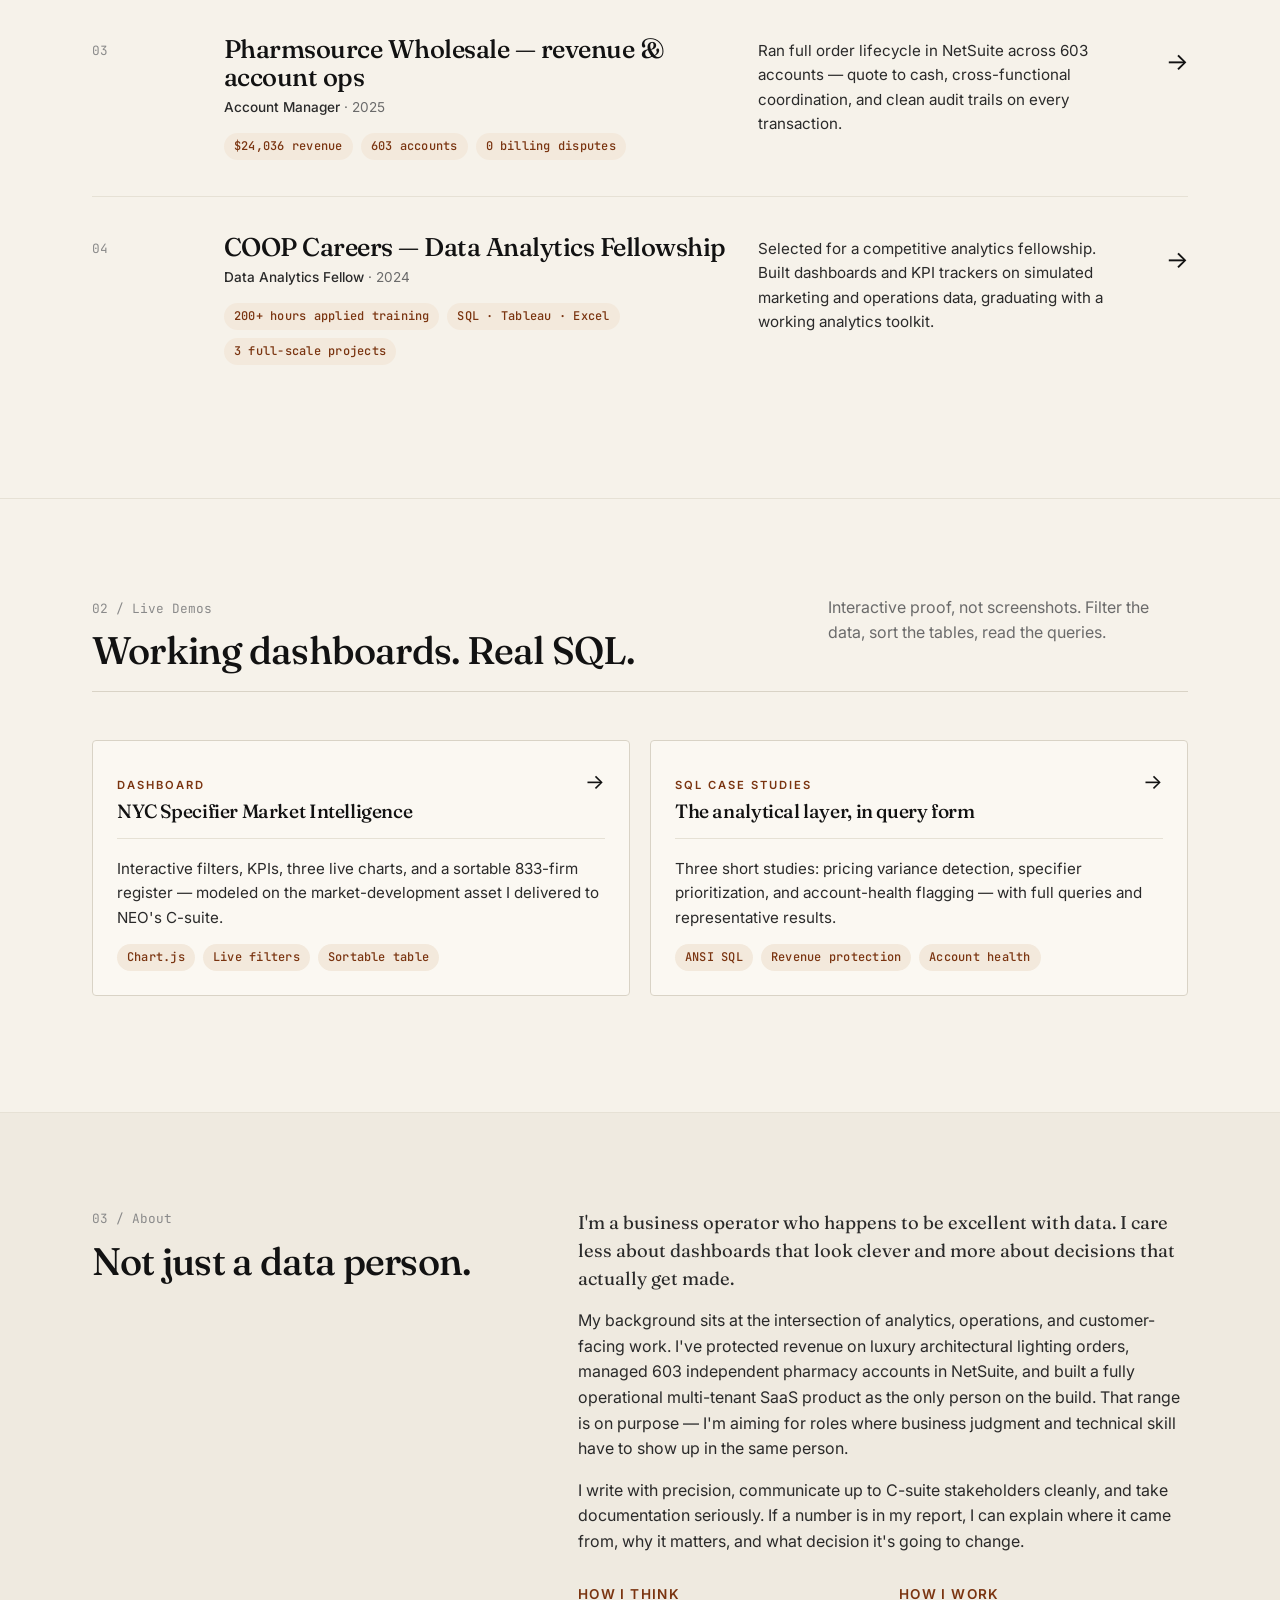
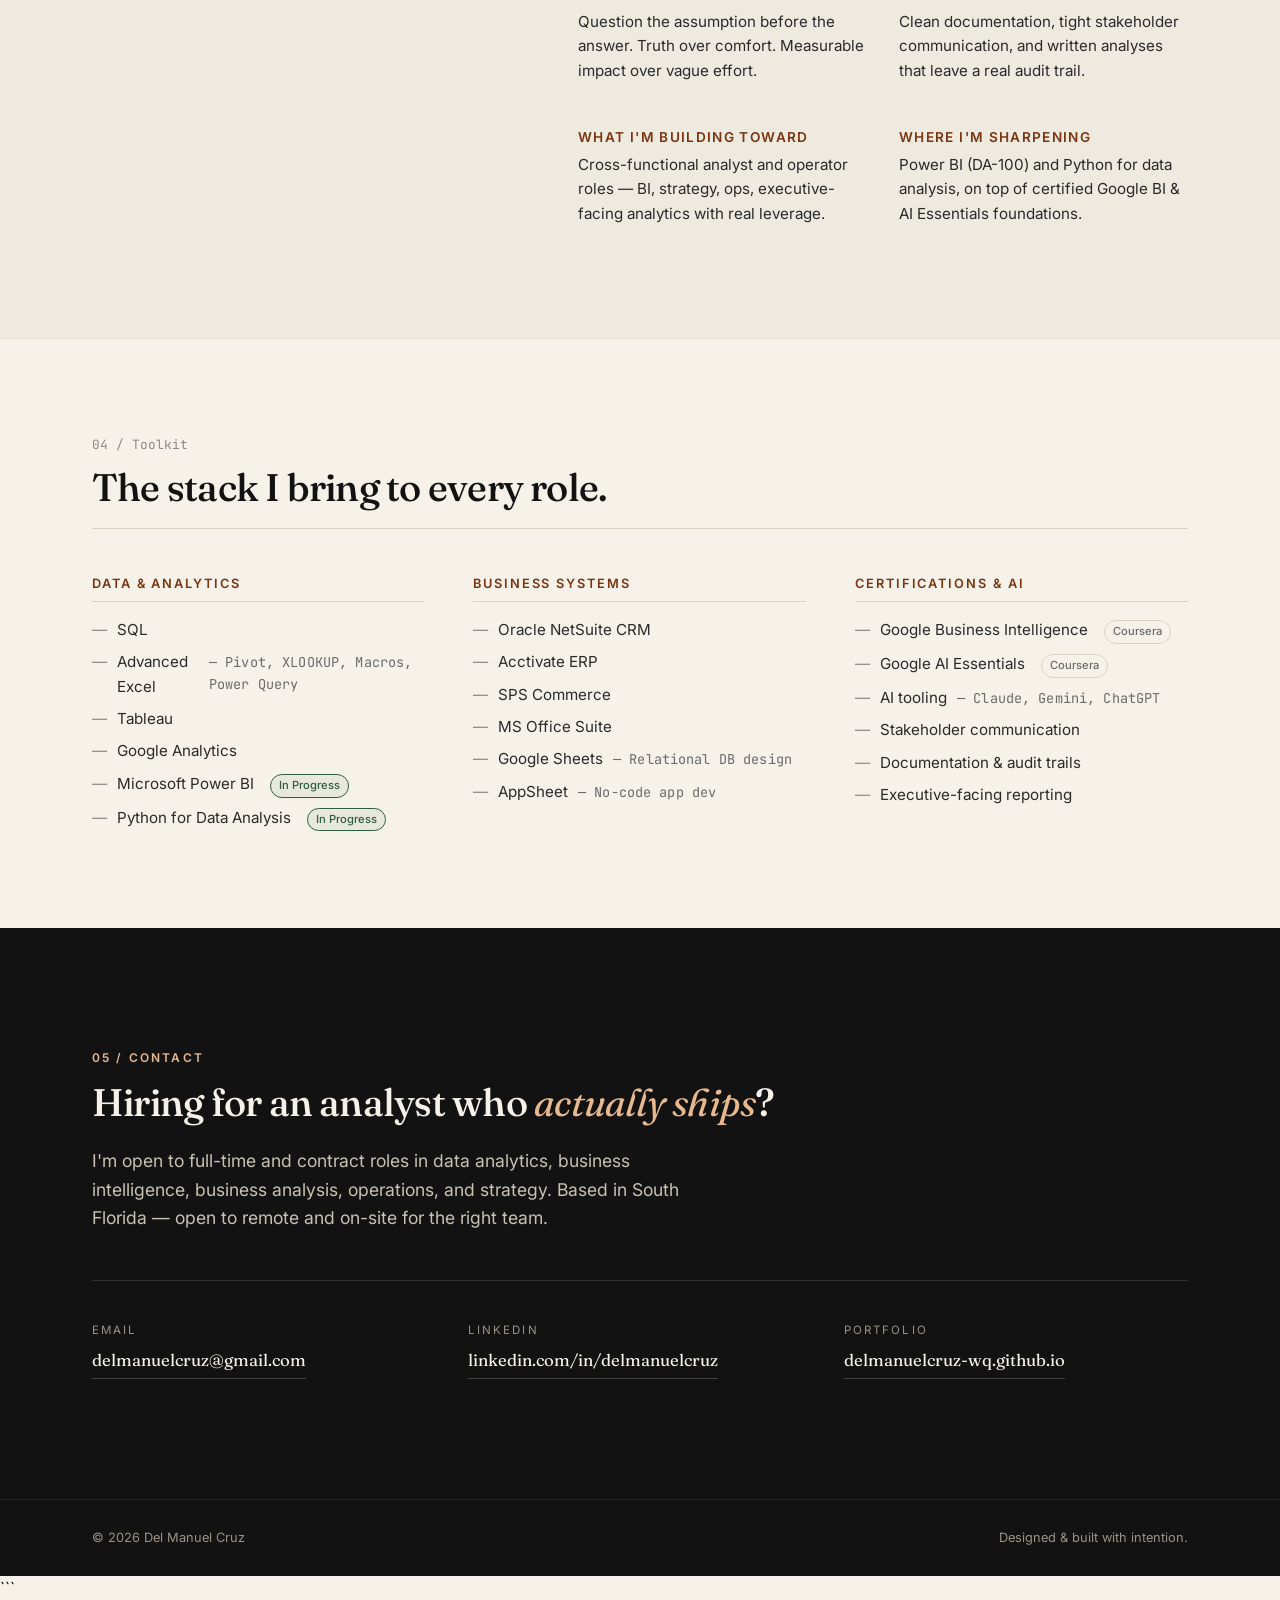
==== commit 5a0d5b13: "Update index.html" ====
--- a/index.html
+++ b/index.html
@@ -1,3 +1,6 @@
+Here's the raw code — copy and replace your entire `index.html`:
+
+```html
 <!DOCTYPE html>
 <html lang="en">
 <head>
@@ -51,11 +54,15 @@
           </div>
           <div class="hero-meta-item">
             <span class="hero-meta-label">Certifications</span>
-            <span class="hero-meta-value">Google Data Analytics · Google BI</span>
+            <span class="hero-meta-value">Google BI · Google AI Essentials</span>
           </div>
           <div class="hero-meta-item">
             <span class="hero-meta-label">In progress</span>
             <span class="hero-meta-value">Microsoft Power BI (DA-100) · Python</span>
+          </div>
+          <div class="hero-meta-item">
+            <span class="hero-meta-label">Portfolio</span>
+            <span class="hero-meta-value"><a href="https://delmanuelcruz-wq.github.io/delmanuelcruz.github.io/" target="_blank" rel="noopener" style="color:inherit; border-bottom:1px solid rgba(18,18,18,0.2);">delmanuelcruz-wq.github.io</a></span>
           </div>
         </aside>
       </div>
@@ -233,7 +240,7 @@
             </div>
             <div class="pillar">
               <h4>Where I'm sharpening</h4>
-              <p>Power BI (DA-100) and Python for data analysis, on top of certified Google Data Analytics &amp; BI foundations.</p>
+              <p>Power BI (DA-100) and Python for data analysis, on top of certified Google BI &amp; AI Essentials foundations.</p>
             </div>
           </div>
         </div>
@@ -279,8 +286,8 @@
         <div class="skill-col">
           <h4>Certifications &amp; AI</h4>
           <ul class="skill-list">
-            <li>Google Data Analytics <span class="badge">Coursera</span></li>
             <li>Google Business Intelligence <span class="badge">Coursera</span></li>
+            <li>Google AI Essentials <span class="badge">Coursera</span></li>
             <li>AI tooling <span class="mono" style="color:var(--muted);">— Claude, Gemini, ChatGPT</span></li>
             <li>Stakeholder communication</li>
             <li>Documentation &amp; audit trails</li>
@@ -309,8 +316,8 @@
           <a href="https://linkedin.com/in/delmanuelcruz" target="_blank" rel="noopener">linkedin.com/in/delmanuelcruz</a>
         </div>
         <div class="contact-item">
-          <div class="contact-item-label">Location</div>
-          <span>Fort Lauderdale, FL</span>
+          <div class="contact-item-label">Portfolio</div>
+          <a href="https://delmanuelcruz-wq.github.io/delmanuelcruz.github.io/" target="_blank" rel="noopener">delmanuelcruz-wq.github.io</a>
         </div>
       </div>
     </div>
@@ -326,3 +333,4 @@
   <script src="interactions.js"></script>
 </body>
 </html>
+```
